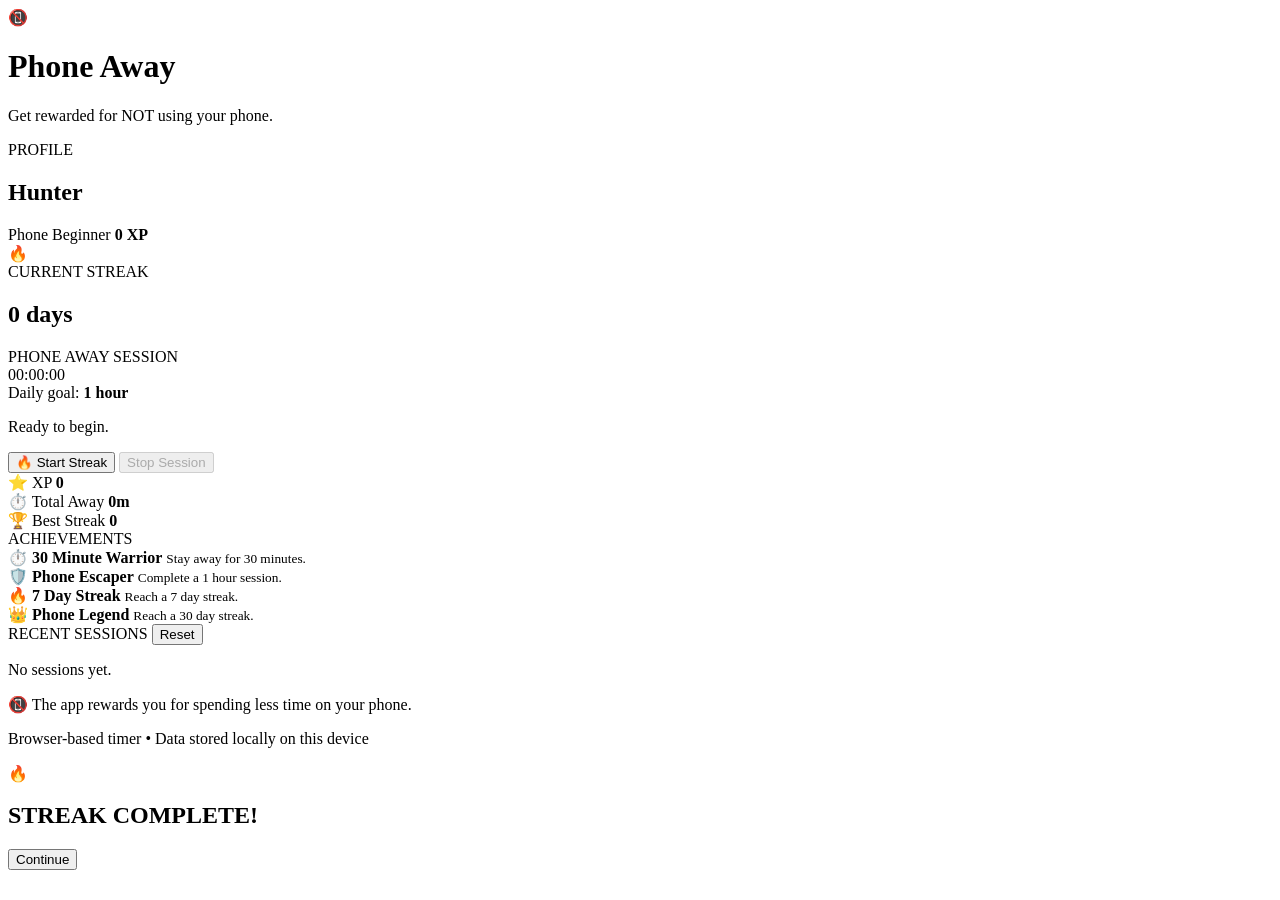
==== index.html @ ce9798ac "Create initial structure for Phone Away app This HTML file structures the 'Phone Away' app, includin" ====
<!DOCTYPE html>
<html lang="en">
<head>
  <meta charset="UTF-8">
  <meta name="viewport" content="width=device-width, initial-scale=1.0">
  <title>Phone Away 🔥</title>
  <link rel="stylesheet" href="style.css">
</head>

<body>
  <main class="app">

    <header>
      <div class="logo">📵</div>
      <div>
        <h1>Phone Away</h1>
        <p>Get rewarded for NOT using your phone.</p>
      </div>
    </header>

    <section class="profile card">
      <div>
        <span class="muted">PROFILE</span>
        <h2 id="username">Hunter</h2>
      </div>

      <div class="rank">
        <span id="rankName">Phone Beginner</span>
        <strong id="xpText">0 XP</strong>
      </div>
    </section>

    <section class="streak card">
      <div class="streak-icon">🔥</div>
      <div>
        <span class="muted">CURRENT STREAK</span>
        <h2><span id="streak">0</span> days</h2>
      </div>
    </section>

    <section class="timer-card card">
      <span class="muted">PHONE AWAY SESSION</span>

      <div id="timer">00:00:00</div>

      <div class="goal">
        Daily goal: <strong id="goalText">1 hour</strong>
      </div>

      <div class="progress">
        <div id="progressBar"></div>
      </div>

      <p id="status">Ready to begin.</p>

      <div class="buttons">
        <button id="startBtn" onclick="startSession()">🔥 Start Streak</button>
        <button id="stopBtn" onclick="stopSession()" class="secondary" disabled>
          Stop Session
        </button>
      </div>
    </section>

    <section class="stats">
      <div class="stat card">
        <span>⭐ XP</span>
        <strong id="xp">0</strong>
      </div>

      <div class="stat card">
        <span>⏱️ Total Away</span>
        <strong id="totalAway">0m</strong>
      </div>

      <div class="stat card">
        <span>🏆 Best Streak</span>
        <strong id="bestStreak">0</strong>
      </div>
    </section>

    <section class="card achievements">
      <span class="muted">ACHIEVEMENTS</span>

      <div class="achievement-list">
        <div id="a30" class="achievement locked">
          ⏱️ <b>30 Minute Warrior</b>
          <small>Stay away for 30 minutes.</small>
        </div>

        <div id="a60" class="achievement locked">
          🛡️ <b>Phone Escaper</b>
          <small>Complete a 1 hour session.</small>
        </div>

        <div id="a7" class="achievement locked">
          🔥 <b>7 Day Streak</b>
          <small>Reach a 7 day streak.</small>
        </div>

        <div id="a30day" class="achievement locked">
          👑 <b>Phone Legend</b>
          <small>Reach a 30 day streak.</small>
        </div>
      </div>
    </section>

    <section class="card history">
      <div class="section-title">
        <span class="muted">RECENT SESSIONS</span>
        <button class="clear" onclick="resetData()">Reset</button>
      </div>

      <div id="historyList">
        <p class="empty">No sessions yet.</p>
      </div>
    </section>

    <footer>
      <p>📵 The app rewards you for spending less time on your phone.</p>
      <p class="tiny">Browser-based timer • Data stored locally on this device</p>
    </footer>

  </main>

  <div id="celebration" class="celebration hidden">
    <div class="celebration-box">
      <div id="celebrationIcon">🔥</div>
      <h2 id="celebrationTitle">STREAK COMPLETE!</h2>
      <p id="celebrationText"></p>
      <button onclick="closeCelebration()">Continue</button>
    </div>
  </div>

  <script src="script.js"></script>
</body>
</html>
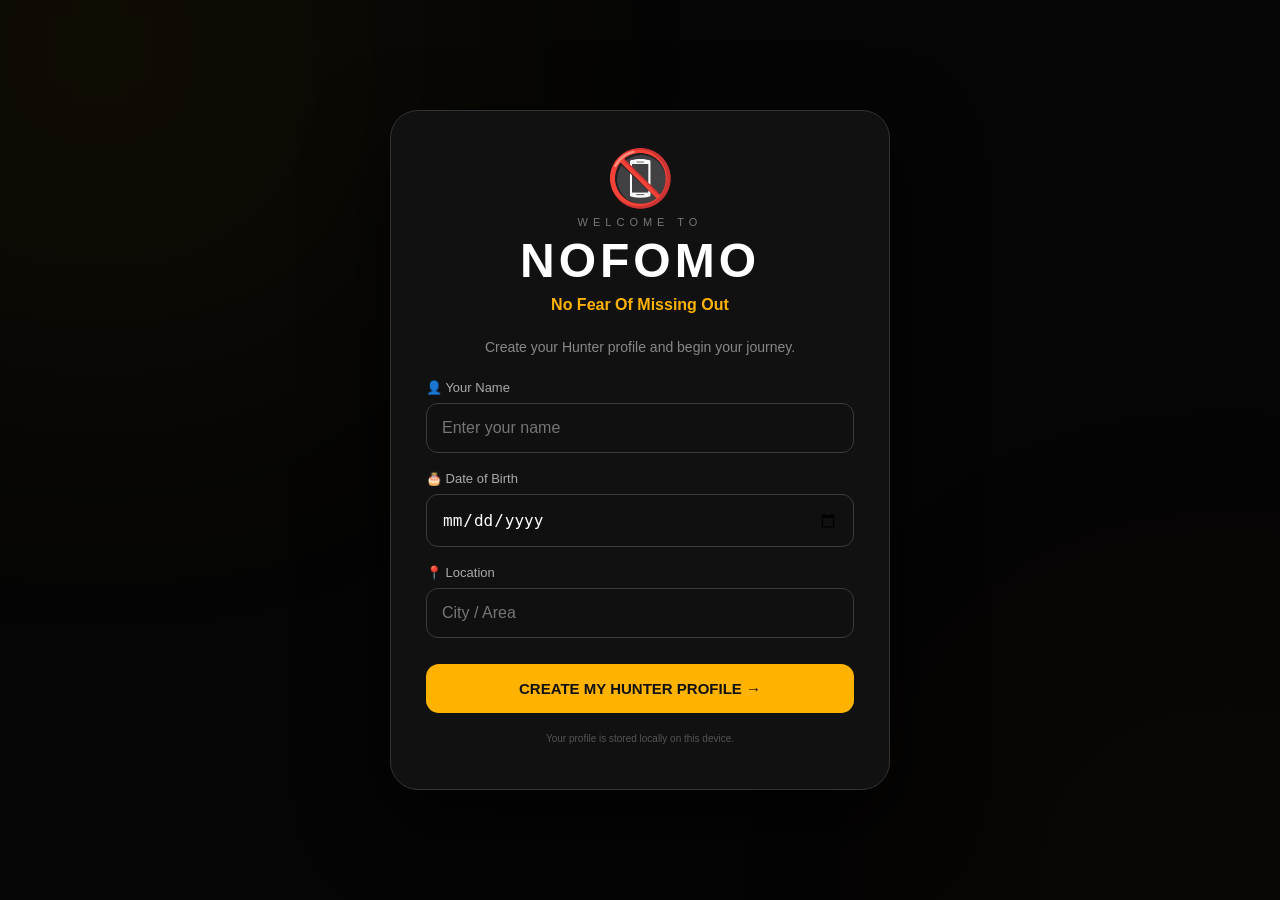
==== commit 7046a7d5: "index.html" ====
--- a/index.html
+++ b/index.html
@@ -1,136 +1,608 @@
 <!DOCTYPE html>
 <html lang="en">
 <head>
-  <meta charset="UTF-8">
-  <meta name="viewport" content="width=device-width, initial-scale=1.0">
-  <title>Phone Away 🔥</title>
-  <link rel="stylesheet" href="style.css">
+    <meta charset="UTF-8">
+    <meta name="viewport" content="width=device-width, initial-scale=1.0">
+
+    <title>NOFOMO — Create Your Profile</title>
+
+    <style>
+        * {
+            box-sizing: border-box;
+        }
+
+        body {
+            margin: 0;
+            min-height: 100vh;
+            font-family: Arial, sans-serif;
+            background: #050505;
+            color: white;
+
+            display: flex;
+            align-items: center;
+            justify-content: center;
+
+            overflow: hidden;
+        }
+
+        /* Background glow */
+
+        body::before {
+            content: "";
+            position: fixed;
+
+            width: 500px;
+            height: 500px;
+
+            background: #ffb300;
+            filter: blur(180px);
+
+            opacity: 0.08;
+
+            top: -200px;
+            left: -150px;
+
+            pointer-events: none;
+        }
+
+        body::after {
+            content: "";
+            position: fixed;
+
+            width: 400px;
+            height: 400px;
+
+            background: #ff6f00;
+            filter: blur(180px);
+
+            opacity: 0.06;
+
+            right: -150px;
+            bottom: -200px;
+
+            pointer-events: none;
+        }
+
+        /* Main card */
+
+        .card {
+            width: 92%;
+            max-width: 500px;
+
+            padding: 35px;
+
+            background: rgba(18, 18, 18, 0.95);
+
+            border: 1px solid #333;
+            border-radius: 28px;
+
+            box-shadow:
+                0 30px 80px rgba(0, 0, 0, 0.7);
+
+            text-align: center;
+
+            position: relative;
+            z-index: 2;
+        }
+
+        /* Logo */
+
+        .logo {
+            font-size: 55px;
+
+            margin-bottom: 5px;
+
+            animation: float 3s ease-in-out infinite;
+        }
+
+        .welcome {
+            color: #777;
+
+            font-size: 11px;
+
+            letter-spacing: 5px;
+
+            margin: 5px 0;
+        }
+
+        h1 {
+            margin: 0;
+
+            font-size: 48px;
+
+            letter-spacing: 4px;
+        }
+
+        .tagline {
+            color: #ffb300;
+
+            font-weight: bold;
+
+            margin-top: 8px;
+        }
+
+        .description {
+            color: #888;
+
+            font-size: 14px;
+
+            margin: 25px 0;
+        }
+
+        /* Form */
+
+        .form-group {
+            text-align: left;
+
+            margin-bottom: 18px;
+        }
+
+        label {
+            display: block;
+
+            color: #aaa;
+
+            font-size: 13px;
+
+            margin-bottom: 8px;
+        }
+
+        input {
+            width: 100%;
+
+            padding: 15px;
+
+            border-radius: 12px;
+
+            border: 1px solid #3b3b3b;
+
+            background: #101010;
+
+            color: white;
+
+            font-size: 16px;
+
+            outline: none;
+        }
+
+        input:focus {
+            border-color: #ffb300;
+
+            box-shadow:
+                0 0 15px rgba(255, 179, 0, 0.12);
+        }
+
+        /* Button */
+
+        .continue-button {
+            width: 100%;
+
+            padding: 16px;
+
+            margin-top: 8px;
+
+            border: none;
+
+            border-radius: 13px;
+
+            background: #ffb300;
+
+            color: #111;
+
+            font-size: 15px;
+
+            font-weight: bold;
+
+            cursor: pointer;
+
+            transition: 0.2s;
+        }
+
+        .continue-button:hover {
+            transform: translateY(-2px);
+
+            box-shadow:
+                0 10px 30px rgba(255, 179, 0, 0.25);
+        }
+
+        /* Profile preview */
+
+        #profilePreview {
+            display: none;
+
+            margin-top: 25px;
+
+            padding: 20px;
+
+            background: #101010;
+
+            border: 1px solid #292929;
+
+            border-radius: 18px;
+        }
+
+        .avatar {
+            width: 70px;
+            height: 70px;
+
+            margin: 0 auto 15px;
+
+            display: flex;
+
+            align-items: center;
+            justify-content: center;
+
+            border-radius: 50%;
+
+            background: #ffb300;
+
+            color: #111;
+
+            font-size: 30px;
+
+            font-weight: bold;
+        }
+
+        .profile-name {
+            font-size: 22px;
+
+            font-weight: bold;
+        }
+
+        .profile-info {
+            color: #777;
+
+            font-size: 13px;
+
+            margin-top: 7px;
+        }
+
+        .enter-button {
+            width: 100%;
+
+            padding: 16px;
+
+            margin-top: 20px;
+
+            border: none;
+
+            border-radius: 13px;
+
+            background: #ffb300;
+
+            color: #111;
+
+            font-size: 15px;
+
+            font-weight: bold;
+
+            cursor: pointer;
+        }
+
+        .privacy {
+            color: #555;
+
+            font-size: 10px;
+
+            margin-top: 20px;
+        }
+
+        /* Animation */
+
+        @keyframes float {
+
+            0%, 100% {
+                transform: translateY(0);
+            }
+
+            50% {
+                transform: translateY(-8px);
+            }
+
+        }
+
+        @media (max-width: 500px) {
+
+            .card {
+                padding: 25px 18px;
+            }
+
+            h1 {
+                font-size: 40px;
+            }
+
+        }
+    </style>
 </head>
 
 <body>
-  <main class="app">
-
-    <header>
-      <div class="logo">📵</div>
-      <div>
-        <h1>Phone Away</h1>
-        <p>Get rewarded for NOT using your phone.</p>
-      </div>
-    </header>
-
-    <section class="profile card">
-      <div>
-        <span class="muted">PROFILE</span>
-        <h2 id="username">Hunter</h2>
-      </div>
-
-      <div class="rank">
-        <span id="rankName">Phone Beginner</span>
-        <strong id="xpText">0 XP</strong>
-      </div>
-    </section>
-
-    <section class="streak card">
-      <div class="streak-icon">🔥</div>
-      <div>
-        <span class="muted">CURRENT STREAK</span>
-        <h2><span id="streak">0</span> days</h2>
-      </div>
-    </section>
-
-    <section class="timer-card card">
-      <span class="muted">PHONE AWAY SESSION</span>
-
-      <div id="timer">00:00:00</div>
-
-      <div class="goal">
-        Daily goal: <strong id="goalText">1 hour</strong>
-      </div>
-
-      <div class="progress">
-        <div id="progressBar"></div>
-      </div>
-
-      <p id="status">Ready to begin.</p>
-
-      <div class="buttons">
-        <button id="startBtn" onclick="startSession()">🔥 Start Streak</button>
-        <button id="stopBtn" onclick="stopSession()" class="secondary" disabled>
-          Stop Session
+
+<div class="card">
+
+    <!-- NOFOMO HEADER -->
+
+    <div class="logo">
+        📵
+    </div>
+
+    <p class="welcome">
+        WELCOME TO
+    </p>
+
+    <h1>
+        NOFOMO
+    </h1>
+
+    <p class="tagline">
+        No Fear Of Missing Out
+    </p>
+
+    <p class="description">
+        Create your Hunter profile and begin your journey.
+    </p>
+
+
+    <!-- PROFILE FORM -->
+
+    <div id="profileForm">
+
+        <div class="form-group">
+
+            <label for="name">
+                👤 Your Name
+            </label>
+
+            <input
+                id="name"
+                type="text"
+                placeholder="Enter your name"
+                maxlength="30"
+            >
+
+        </div>
+
+
+        <div class="form-group">
+
+            <label for="dob">
+                🎂 Date of Birth
+            </label>
+
+            <input
+                id="dob"
+                type="date"
+            >
+
+        </div>
+
+
+        <div class="form-group">
+
+            <label for="location">
+                📍 Location
+            </label>
+
+            <input
+                id="location"
+                type="text"
+                placeholder="City / Area"
+                maxlength="50"
+            >
+
+        </div>
+
+
+        <button
+            class="continue-button"
+            onclick="createProfile()"
+        >
+            CREATE MY HUNTER PROFILE →
         </button>
-      </div>
-    </section>
-
-    <section class="stats">
-      <div class="stat card">
-        <span>⭐ XP</span>
-        <strong id="xp">0</strong>
-      </div>
-
-      <div class="stat card">
-        <span>⏱️ Total Away</span>
-        <strong id="totalAway">0m</strong>
-      </div>
-
-      <div class="stat card">
-        <span>🏆 Best Streak</span>
-        <strong id="bestStreak">0</strong>
-      </div>
-    </section>
-
-    <section class="card achievements">
-      <span class="muted">ACHIEVEMENTS</span>
-
-      <div class="achievement-list">
-        <div id="a30" class="achievement locked">
-          ⏱️ <b>30 Minute Warrior</b>
-          <small>Stay away for 30 minutes.</small>
+
+    </div>
+
+
+    <!-- PROFILE PREVIEW -->
+
+    <div id="profilePreview">
+
+        <div
+            class="avatar"
+            id="avatar"
+        >
+            ?
         </div>
 
-        <div id="a60" class="achievement locked">
-          🛡️ <b>Phone Escaper</b>
-          <small>Complete a 1 hour session.</small>
+        <div
+            class="profile-name"
+            id="profileName"
+        >
+            Hunter
         </div>
 
-        <div id="a7" class="achievement locked">
-          🔥 <b>7 Day Streak</b>
-          <small>Reach a 7 day streak.</small>
+        <div
+            class="profile-info"
+            id="profileDOB"
+        >
         </div>
 
-        <div id="a30day" class="achievement locked">
-          👑 <b>Phone Legend</b>
-          <small>Reach a 30 day streak.</small>
+        <div
+            class="profile-info"
+            id="profileLocation"
+        >
         </div>
-      </div>
-    </section>
-
-    <section class="card history">
-      <div class="section-title">
-        <span class="muted">RECENT SESSIONS</span>
-        <button class="clear" onclick="resetData()">Reset</button>
-      </div>
-
-      <div id="historyList">
-        <p class="empty">No sessions yet.</p>
-      </div>
-    </section>
-
-    <footer>
-      <p>📵 The app rewards you for spending less time on your phone.</p>
-      <p class="tiny">Browser-based timer • Data stored locally on this device</p>
-    </footer>
-
-  </main>
-
-  <div id="celebration" class="celebration hidden">
-    <div class="celebration-box">
-      <div id="celebrationIcon">🔥</div>
-      <h2 id="celebrationTitle">STREAK COMPLETE!</h2>
-      <p id="celebrationText"></p>
-      <button onclick="closeCelebration()">Continue</button>
+
+
+        <button
+            class="enter-button"
+            onclick="enterApp()"
+        >
+            🚀 ENTER NOFOMO
+        </button>
+
     </div>
-  </div>
-
-  <script src="script.js"></script>
+
+
+    <p class="privacy">
+        Your profile is stored locally on this device.
+    </p>
+
+</div>
+
+
+<script>
+
+function createProfile() {
+
+    const name =
+        document.getElementById("name")
+        .value.trim();
+
+    const dob =
+        document.getElementById("dob")
+        .value;
+
+    const location =
+        document.getElementById("location")
+        .value.trim();
+
+
+    /* Validate name */
+
+    if (name === "") {
+
+        alert("Please enter your name.");
+
+        return;
+    }
+
+
+    /* Validate date of birth */
+
+    if (dob === "") {
+
+        alert("Please select your date of birth.");
+
+        return;
+    }
+
+
+    /* Validate location */
+
+    if (location === "") {
+
+        alert("Please enter your location.");
+
+        return;
+    }
+
+
+    /* Show avatar */
+
+    document.getElementById("avatar")
+        .textContent =
+        name.charAt(0).toUpperCase();
+
+
+    /* Show name */
+
+    document.getElementById("profileName")
+        .textContent = name;
+
+
+    /* Show DOB */
+
+    document.getElementById("profileDOB")
+        .textContent =
+        "🎂 " + dob;
+
+
+    /* Show location */
+
+    document.getElementById("profileLocation")
+        .textContent =
+        "📍 " + location;
+
+
+    /* Hide form */
+
+    document.getElementById("profileForm")
+        .style.display = "none";
+
+
+    /* Show profile */
+
+    document.getElementById("profilePreview")
+        .style.display = "block";
+
+}
+
+
+/* ENTER NOFOMO */
+
+function enterApp() {
+
+    const name =
+        document.getElementById("name")
+        .value.trim();
+
+    const dob =
+        document.getElementById("dob")
+        .value;
+
+    const location =
+        document.getElementById("location")
+        .value.trim();
+
+
+    /* Save profile */
+
+    const profile = {
+
+        name: name,
+
+        dateOfBirth: dob,
+
+        location: location,
+
+        xp: 0,
+
+        rank: "F",
+
+        streak: 0,
+
+        totalAwayMinutes: 0,
+
+        bestStreak: 0,
+
+        createdAt:
+            new Date().toISOString()
+
+    };
+
+
+    localStorage.setItem(
+        "nofomoProfile",
+        JSON.stringify(profile)
+    );
+
+
+    localStorage.setItem(
+        "nofomoOnboardingComplete",
+        "true"
+    );
+
+
+    /*
+       Your existing app should be
+       named dashboard.html
+    */
+
+    window.location.href =
+        "dashboard.html";
+}
+
+</script>
+
 </body>
 </html>
